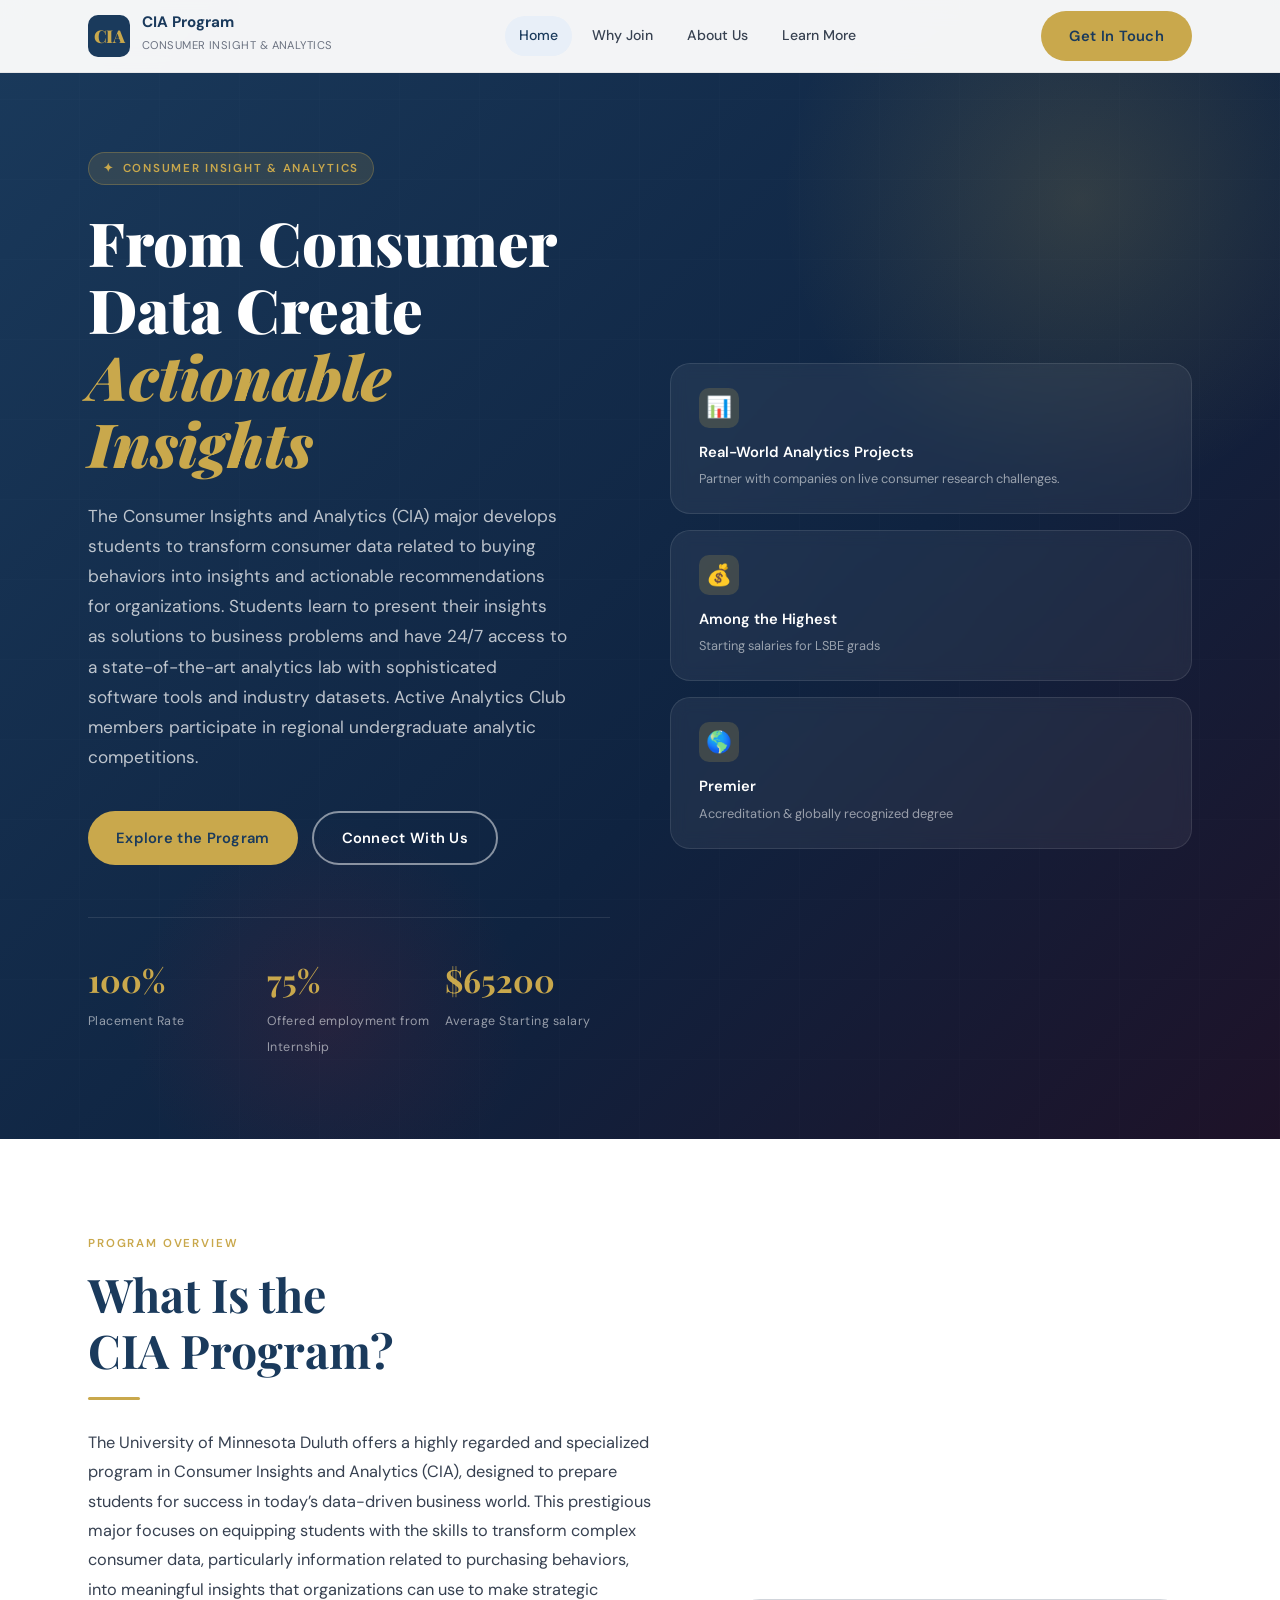
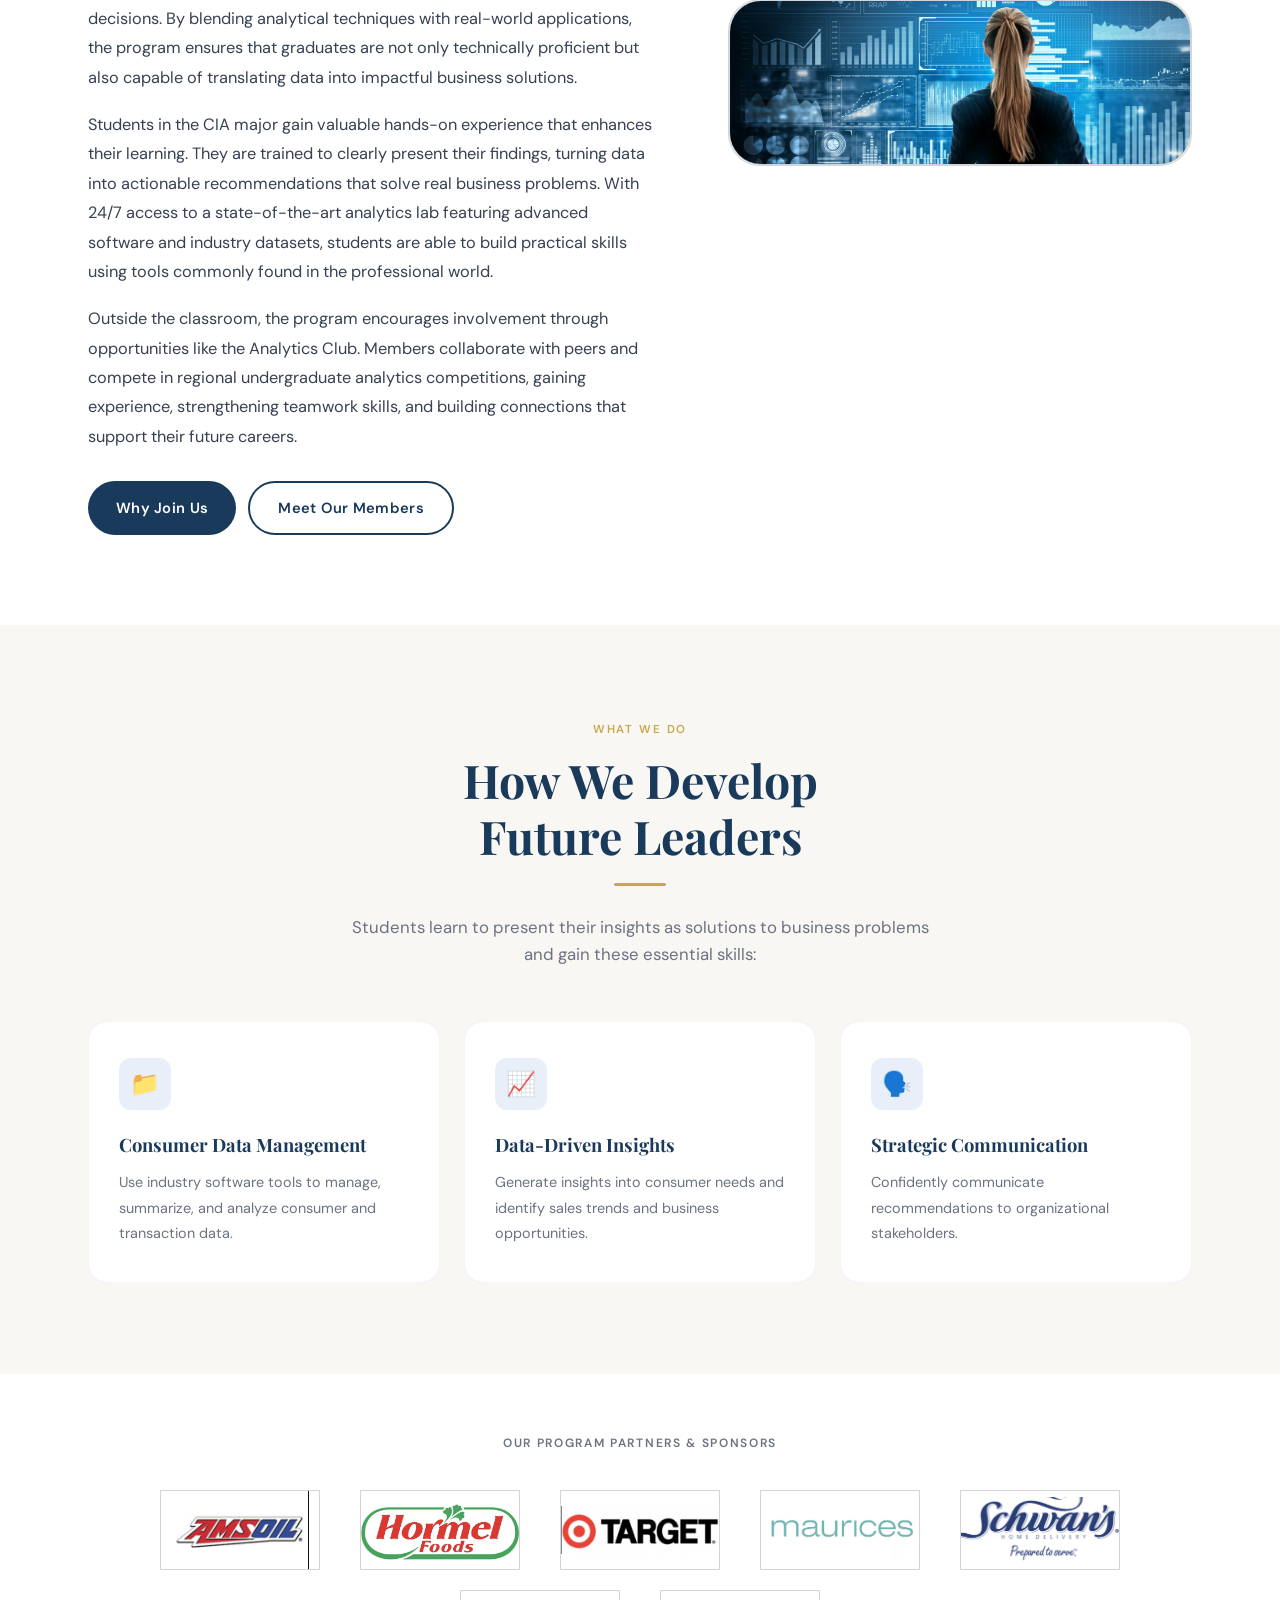
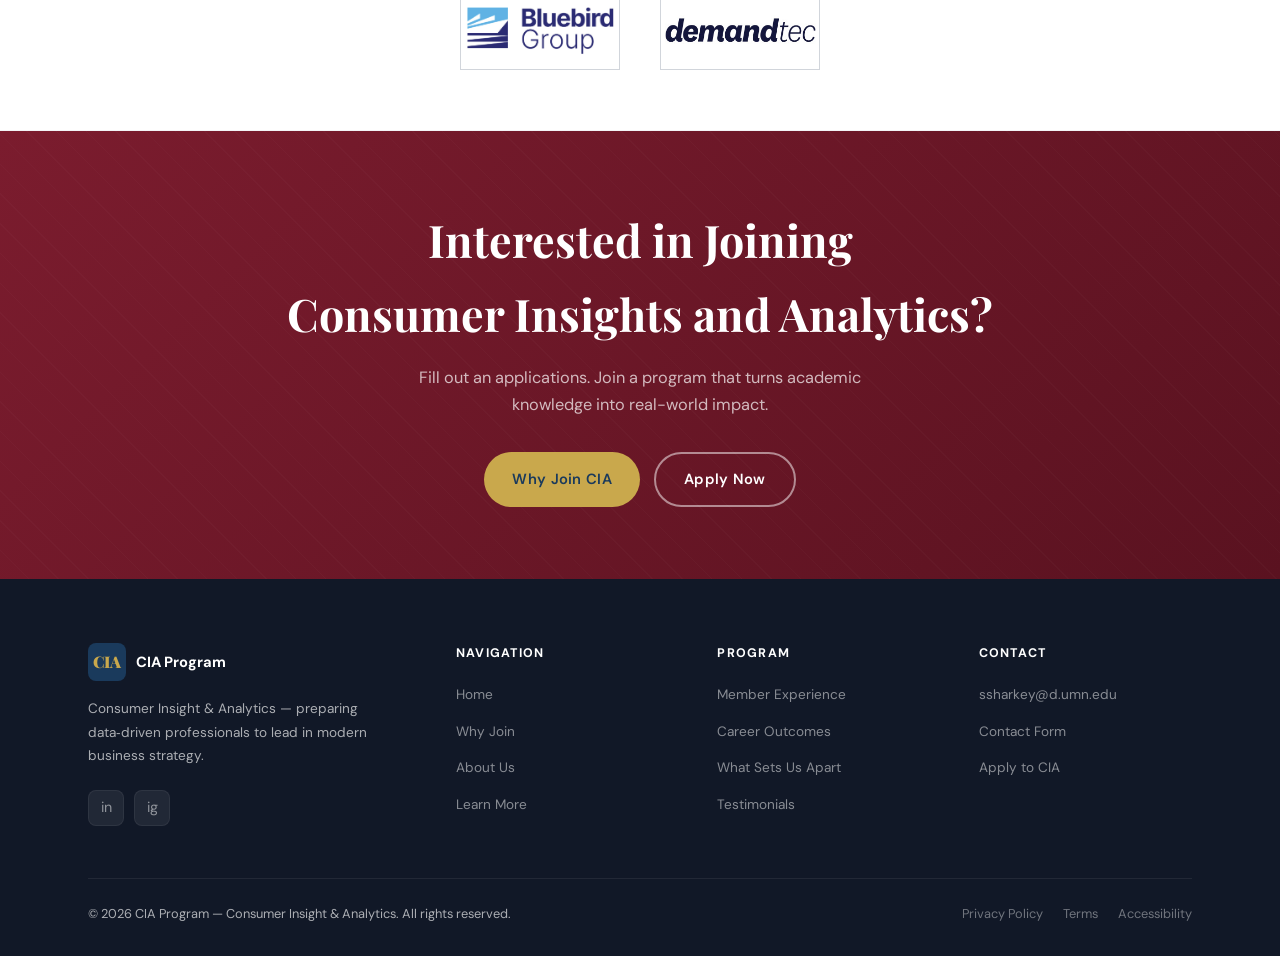
==== CIA website template/index.html @ 6a40ae84 "Upload 1" ====
<!DOCTYPE html>
<html lang="en">
<head>
  <meta charset="UTF-8" />
  <meta name="viewport" content="width=device-width, initial-scale=1.0" />
  <title>CIA Program — Consumer Insight & Analytics</title>
  <meta name="description" content="The Consumer Insight & Analytics program — where data-driven thinkers launch careers in market research, consumer behavior, and analytics." />
  <link rel="stylesheet" href="styles.css" />
</head>
<body>

  <!-- ==================== NAVBAR ==================== -->
  <nav class="navbar">
    <div class="navbar__inner">
      <a href="index.html" class="navbar__brand">
        <div class="navbar__logo"><span>CIA</span></div>
        <div class="navbar__brand-text">
          <strong>CIA Program</strong>
          <em>Consumer Insight & Analytics</em>
        </div>
      </a>

      <div class="navbar__links">
        <a href="index.html" class="active">Home</a>
        <a href="why-join.html">Why Join</a>
        <a href="about-us.html">About Us</a>
        <a href="learn-more.html">Learn More</a>
      </div>

      <div class="navbar__cta">
        <a href="learn-more.html" class="btn btn--primary">Get In Touch</a>
      </div>

      <button class="navbar__hamburger" aria-label="Open menu">
        <span></span><span></span><span></span>
      </button>
    </div>
  </nav>

  <!-- Mobile Menu -->
  <div class="mobile-menu">
    <button class="mobile-menu__close" aria-label="Close menu">✕</button>
    <nav class="mobile-menu__links">
      <a href="index.html">Home <span class="arrow">→</span></a>
      <a href="why-join.html">Why Join <span class="arrow">→</span></a>
      <a href="about-us.html">About Us <span class="arrow">→</span></a>
      <a href="learn-more.html">Learn More <span class="arrow">→</span></a>
    </nav>
    <a href="learn-more.html" class="btn btn--primary" style="justify-content:center;margin-top:24px;">Get In Touch</a>
  </div>

  <!-- ==================== HERO ==================== -->
  <section class="hero">
    <div class="hero__bg-pattern"></div>
    <div class="hero__glow"></div>
    <div class="hero__glow-2"></div>

    <div class="hero__inner">
      <div class="hero__content">
        <div class="hero__eyebrow anim-fade-in">
          <span>✦</span> Consumer Insight & Analytics
        </div>
        <h1 class="hero__title anim-fade-up delay-1">
          From Consumer Data Create<br>
          <em>Actionable Insights</em>
        </h1>
        <p class="hero__description anim-fade-up delay-2">
          The Consumer Insights and Analytics (CIA) major develops students to transform consumer data related to buying 
          behaviors into insights and actionable recommendations for organizations. Students learn to present their insights 
          as solutions to business problems and have 24/7 access to a state-of-the-art analytics lab with sophisticated software 
          tools and industry datasets. Active Analytics Club members participate in regional undergraduate analytic competitions.
        </p>
        <div class="hero__cta anim-fade-up delay-3">
          <a href="why-join.html" class="btn btn--primary">Explore the Program</a>
          <a href="learn-more.html" class="btn btn--outline">Connect With Us</a>
        </div>

        <div class="hero__stats anim-fade-up delay-4">
          <div>
            <span class="hero__stat-value" data-target="100" data-suffix="%">0%</span>
            <span class="hero__stat-label">Placement Rate</span>
          </div>
          <div>
            <span class="hero__stat-value" data-target="75" data-suffix="%">0+</span>
            <span class="hero__stat-label">Offered employment from Internship</span>
          </div>
          <div>
            <span class="hero__stat-value" data-target="65211" data-prefix="$">0+</span>
            <span class="hero__stat-label">Average Starting salary </span>
          </div>
        </div>
      </div>

      <div class="hero__visual anim-fade-in delay-2">
        <div class="hero__card">
          <div class="hero__card-icon">📊</div>
          <div class="hero__card-title">Real-World Analytics Projects</div>
          <div class="hero__card-desc">Partner with companies on live consumer research challenges.</div>
        </div>
        <div class="hero__card">
          <div class="hero__card-icon">💰</div>
          <div class="hero__card-title">Among the Highest</div>
          <div class="hero__card-desc">Starting salaries for LSBE grads</div>
        </div>
        <div class="hero__card">
          <div class="hero__card-icon">🌎</div>
          <div class="hero__card-title">Premier</div>
          <div class="hero__card-desc">Accreditation & globally recognized degree</div>
        </div>
      </div>
    </div>
  </section>

  <!-- ==================== OVERVIEW ==================== -->
  <section class="section" id="overview">
    <div class="container">
      <div class="overview-grid">
        <div class="overview-content">
          <span class="section-label">Program Overview</span>
          <h2 class="section-title">What Is the<br>CIA Program?</h2>
          <div class="divider-gold"></div>

          <!-- ✏️ EDIT: Add your overview description below -->
          <p>
            The University of Minnesota Duluth offers a highly regarded and specialized program in Consumer 
            Insights and Analytics (CIA), designed to prepare students for success in today’s data-driven business 
            world. This prestigious major focuses on equipping students with the skills
             to transform complex consumer data, particularly information related to purchasing behaviors, into meaningful 
             insights that organizations can use to make strategic decisions. By blending analytical techniques with real-world 
             applications, the program ensures that graduates are not only technically proficient but also capable of translating 
             data into impactful business solutions.
          </p>
          <p>
            Students in the CIA major gain valuable hands-on experience that enhances their learning. They are 
            trained to clearly present their findings, turning data into actionable recommendations that solve real business problems.
             With 24/7 access to a state-of-the-art analytics lab featuring advanced software and industry datasets, students 
             are able to build practical skills using tools commonly found in the professional world.
          </p>
          <p>
            Outside the classroom, the program encourages involvement through opportunities like the Analytics Club. Members collaborate
             with peers and compete in regional undergraduate analytics competitions, gaining experience, strengthening teamwork skills, 
             and building connections that support their future careers.
          </p>
          <!-- ✏️ END EDIT -->

          <div style="display:flex;gap:12px;flex-wrap:wrap;margin-top:30px;">
            <a href="why-join.html" class="btn btn--blue">Why Join Us</a>
            <a href="about-us.html" class="btn btn--outline" style="color:var(--blue);border-color:var(--blue);">Meet Our Members</a>
          </div>
        </div>

        <div class="overview-visual reveal">
          <!-- ✏️ EDIT: Replace with a real <img> tag or keep as a placeholder -->
          <div class="overview-visual">
          <img src="pictures/cia_major-mainphoto.jpg" alt="Program photo" class="overview-photo">
          </div>

          <!-- ✏️ EXAMPLE: <img src="images/program-photo.jpg" alt="CIA Program team" style="width:100%;height:100%;object-fit:cover;"> -->
        </div>
      </div>
    </div>
  </section>

  <!-- ==================== WHAT WE DO ==================== -->
  <section class="section section--alt" id="what-we-do">
    <div class="container">
      <div class="text-center">
        <span class="section-label">What We Do</span>
        <h2 class="section-title">How We Develop<br>Future Leaders</h2>
        <div class="divider-gold"></div>
        <p class="section-subtitle">
          Students learn to present their insights as solutions to business problems and gain these essential skills:
        </p>
      </div>

      <div class="what-we-do-grid">

        <!-- ✏️ EDIT: Customize these cards to reflect your program's activities -->
        <div class="wwd-card reveal">
          <div class="wwd-card__icon">📁</div>
          <div class="wwd-card__title">Consumer Data Management</div>
          <p class="wwd-card__desc">Use industry software tools to manage, summarize, and analyze consumer and transaction data.</p>
        </div>

        <div class="wwd-card reveal">
          <div class="wwd-card__icon">📈</div>
          <div class="wwd-card__title">Data-Driven Insights</div>
          <p class="wwd-card__desc">Generate insights into consumer needs and identify sales trends and business opportunities.</p>
        </div>

        <div class="wwd-card reveal">
          <div class="wwd-card__icon">🗣️</div>
          <div class="wwd-card__title">Strategic Communication</div>
          <p class="wwd-card__desc">Confidently communicate recommendations to organizational stakeholders.</p>
        </div>

        
        <!-- ✏️ END EDIT -->

      </div>
    </div>
  </section>

  <!-- ==================== PARTNERS ==================== -->
  <section class="partners-section" id="partners">
  <div class="container">
    <p class="partners-label">Our Program Partners & Sponsors</p>

    <div class="partners-logos">

      <!-- Example: Amsoil logo with link -->
      <a href="https://www.amsoil.com/?srsltid=AfmBOooL5M9HdWwQVq8UnveUp3FbT0_DglrZwzE0ST9IAHPXpHMKC9Gk" target="_blank" class="partner-logo">
        <img src="pictures/Amsoil.jpg" alt="Amsoil" >
      </a>

      <!-- Example: Hormel -->
      <a href="https://www.hormelfoods.com" target="_blank" class="partner-logo">
        <img src="pictures/Hormel-foods-logo.jpg" alt="Hormel">
      </a>

      <!-- Example: Target -->
      <a href="https://www.target.com" target="_blank" class="partner-logo" >
        <img src="pictures/Target-logo.jpg" alt="Target">
      </a>

      <!-- Example: Maurices -->
      <a href="https://www.maurices.com/?camp=SEM%7CGOOG%7CMAU%7CCNV%7Ctin_mau_sem_gg_cvr_br_us_core%7Ctin_mau_sem_gg_cvr_br_us_core%7C%7C731255516566%7C13656225599%7C%7C%7C%7C%7C&gclsrc=aw.ds&&camp=SEM%7CACQ%7CGOOG%7CBRAND%7CSITEWIDEtin_mau_sem_gg_cvr_br_us_core%7C%7Cmaurices%7C13656225599%7C731255516566%7C&gad_source=1&gad_campaignid=13656225599&gbraid=0AAAAAD1p5DwjvCb8qOFuecidPfmR851dJ&gclid=CjwKCAjwhe3OBhABEiwA6392zCimxu4JyMoHtMP3OZbcZNh_xdyKzUB8Op50z3c7cgUFv-CEN05xJBoCEgMQAvD_BwE" target="_blank" class="partner-logo" >
        <img src="pictures/maurices-logo.jpg" alt="Maurices" >
      </a>

      <!-- Example: Schwan's -->
      <a href="https://www.schwanscompany.com" target="_blank" class="partner-logo" >
        <img src="pictures/Schwans-logo.jpg" alt="Schwan's Food Company" >
      </a>

      <!-- Example: The Bluebird Group -->
      <a href="https://thebluebirdgrp.com" target="_blank" class="partner-logo">
        <img src="pictures/Bluebird-logo.jpg" alt="The Bluebird Group">
      </a>

      <!-- Example: IBM DemandTec -->
      <a href="https://www.demandtec.com" target="_blank" class="partner-logo">
        <img src="pictures/demandtec-logo.jpg" alt="IBM DemandTec">
      </a>

    </div>
  </div>
</section>


  <!-- ==================== CTA BANNER ==================== -->
  <div class="cta-banner">
    <div class="container cta-banner__inner">
      <h2 class="cta-banner__title">Interested in Joining<br> Consumer Insights and Analytics?</h2>
      <p class="cta-banner__desc">Fill out an applications. Join a program that turns academic knowledge into real-world impact.</p>
      <div class="cta-banner__buttons">
        <a href="why-join.html" class="btn btn--primary">Why Join CIA</a>
        <a href="learn-more.html" class="btn btn--outline">Apply Now</a>
      </div>
    </div>
  </div>

  <!-- ==================== FOOTER ==================== -->
  <footer>
    <div class="container">
      <div class="footer__grid">
        <div class="footer__brand">
          <div class="footer__brand-logo">
            <div class="footer__logo-box"><span>CIA</span></div>
            <span class="footer__brand-name">CIA Program</span>
          </div>
          <p class="footer__desc">Consumer Insight & Analytics — preparing data‑driven professionals to lead in modern business strategy.</p>
          <div class="footer__social">
            <!-- ✏️ EDIT: Add your real social links -->
            <a href="https://www.linkedin.com/company/umd-lsbe-consumer-insights-analytics-program/" class="footer__social-link" aria-label="LinkedIn">in</a>
            <a href="https://www.instagram.com/umd.cia?igsh=dnlsdWxkMHJjNHl6" class="footer__social-link" aria-label="Instagram">ig</a>
            
          </div>
        </div>

        <div>
          <p class="footer__col-title">Navigation</p>
          <ul class="footer__links">
            <li><a href="index.html">Home</a></li>
            <li><a href="why-join.html">Why Join</a></li>
            <li><a href="about-us.html">About Us</a></li>
            <li><a href="learn-more.html">Learn More</a></li>
          </ul>
        </div>

        <div>
          <p class="footer__col-title">Program</p>
          <ul class="footer__links">
            <li><a href="why-join.html#experience">Member Experience</a></li>
            <li><a href="why-join.html#careers">Career Outcomes</a></li>
            <li><a href="why-join.html#differentiators">What Sets Us Apart</a></li>
            <li><a href="about-us.html#testimonials">Testimonials</a></li>
          </ul>
        </div>

        <div>
          <p class="footer__col-title">Contact</p>
          <ul class="footer__links">
            <!-- ✏️ EDIT: Add your real contact info -->
            <li><a href="mailto:ssharkey@d.umn.edu">ssharkey@d.umn.edu</a></li>
            <li><a href="https://docs.google.com/forms/d/e/1FAIpQLSdGFlZ5Pct2spmpvlr7gshom8lepN28_VdP9M4eAioVBNWOsg/viewform">Contact Form</a></li>
            <li><a href="https://airtable.com/appk1wGoTo8u8Ymv8/shr4JFSOpzt0p0oyA">Apply to CIA</a></li>
            
          </ul>
        </div>
      </div>

      <div class="footer__bottom">
        <p>© <span id="year"></span> CIA Program — Consumer Insight & Analytics. All rights reserved.</p>
        <div class="footer__bottom-links">
          <a href="#">Privacy Policy</a>
          <a href="#">Terms</a>
          <a href="#">Accessibility</a>
        </div>
      </div>
    </div>
  </footer>

  <script src="main.js"></script>
  <script>document.getElementById('year').textContent = new Date().getFullYear();</script>
</body>
</html>
---- CIA website template/styles.css ----
/* ============================================
   CIA PROGRAM — CONSUMER INSIGHT & ANALYTICS
   styles.css
   ============================================ */

@import url('https://fonts.googleapis.com/css2?family=Playfair+Display:wght@400;600;700;900&family=DM+Sans:wght@300;400;500;600&display=swap');

/* --- CSS Variables --- */
:root {
  --blue:       #1A3A5C;
  --blue-mid:   #2155A3;
  --blue-light: #E8EFF8;
  --gold:       #C9A84C;
  --gold-light: #F5E9C8;
  --gold-pale:  #FDF8EC;
  --maroon:     #7B1C2E;
  --maroon-light: #F5E6E9;
  --white:      #FFFFFF;
  --off-white:  #F9F7F4;
  --gray-100:   #F3F4F6;
  --gray-300:   #D1D5DB;
  --gray-500:   #6B7280;
  --gray-700:   #374151;
  --gray-900:   #111827;

  --font-display: 'Playfair Display', Georgia, serif;
  --font-body:    'DM Sans', sans-serif;

  --shadow-sm: 0 1px 4px rgba(0,0,0,0.06);
  --shadow-md: 0 4px 20px rgba(0,0,0,0.09);
  --shadow-lg: 0 12px 40px rgba(0,0,0,0.12);

  --radius-sm: 6px;
  --radius-md: 12px;
  --radius-lg: 20px;
  --radius-xl: 32px;

  --transition: 0.28s cubic-bezier(0.4, 0, 0.2, 1);
}

/* --- Reset & Base --- */
*, *::before, *::after { box-sizing: border-box; margin: 0; padding: 0; }

html { scroll-behavior: smooth; font-size: 16px; }

body {
  font-family: var(--font-body);
  color: var(--gray-900);
  background: var(--white);
  line-height: 1.65;
  -webkit-font-smoothing: antialiased;
}

img { max-width: 100%; display: block; }
a  { text-decoration: none; color: inherit; }
ul { list-style: none; }

/* --- Utility --- */
.container {
  max-width: 1160px;
  margin: 0 auto;
  padding: 0 28px;
}

.section { padding: 90px 0; }
.section--alt { background: var(--off-white); }
.section--blue { background: var(--blue); color: var(--white); }
.section--gold-pale { background: var(--gold-pale); }

.section-label {
  display: inline-block;
  font-size: 0.72rem;
  font-weight: 600;
  letter-spacing: 0.16em;
  text-transform: uppercase;
  color: var(--gold);
  margin-bottom: 14px;
}
.section--blue .section-label { color: var(--gold); }

.section-title {
  font-family: var(--font-display);
  font-size: clamp(2rem, 4vw, 2.9rem);
  font-weight: 700;
  line-height: 1.2;
  color: var(--blue);
  margin-bottom: 18px;
}
.section--blue .section-title { color: var(--white); }

.section-subtitle {
  font-size: 1.05rem;
  color: var(--gray-500);
  max-width: 580px;
  margin-bottom: 52px;
}
.section--blue .section-subtitle { color: rgba(255,255,255,0.72); }

.text-center { text-align: center; }
.text-center .section-subtitle { margin-left: auto; margin-right: auto; }

.divider-gold {
  width: 52px; height: 3px;
  background: var(--gold);
  border-radius: 2px;
  margin: 18px 0 28px;
}
.text-center .divider-gold { margin-left: auto; margin-right: auto; }

/* --- Buttons --- */
.btn {
  display: inline-flex;
  align-items: center;
  gap: 8px;
  font-family: var(--font-body);
  font-size: 0.92rem;
  font-weight: 600;
  letter-spacing: 0.02em;
  padding: 13px 28px;
  border-radius: 50px;
  border: none;
  cursor: pointer;
  transition: var(--transition);
  white-space: nowrap;
}

.btn--primary {
  background: var(--gold);
  color: var(--blue);
}
.btn--primary:hover {
  background: #b8943e;
  transform: translateY(-2px);
  box-shadow: 0 6px 20px rgba(201,168,76,0.38);
}

.btn--outline {
  background: transparent;
  color: var(--white);
  border: 2px solid rgba(255,255,255,0.5);
}
.btn--outline:hover {
  background: rgba(255,255,255,0.12);
  border-color: var(--white);
  transform: translateY(-2px);
}

.btn--blue {
  background: var(--blue);
  color: var(--white);
}
.btn--blue:hover {
  background: var(--blue-mid);
  transform: translateY(-2px);
  box-shadow: 0 6px 20px rgba(26,58,92,0.3);
}

.btn--maroon {
  background: var(--maroon);
  color: var(--white);
}
.btn--maroon:hover {
  background: #9b2338;
  transform: translateY(-2px);
  box-shadow: 0 6px 20px rgba(123,28,46,0.3);
}

/* ============================================
   NAVIGATION
   ============================================ */
.navbar {
  position: fixed;
  top: 0; left: 0; right: 0;
  z-index: 1000;
  background: rgba(255,255,255,0.95);
  backdrop-filter: blur(12px);
  -webkit-backdrop-filter: blur(12px);
  border-bottom: 1px solid rgba(0,0,0,0.06);
  transition: var(--transition);
}

.navbar.scrolled {
  box-shadow: 0 2px 20px rgba(0,0,0,0.08);
}

.navbar__inner {
  display: flex;
  align-items: center;
  justify-content: space-between;
  height: 72px;
  max-width: 1160px;
  margin: 0 auto;
  padding: 0 28px;
}

.navbar__brand {
  display: flex;
  align-items: center;
  gap: 12px;
}

.navbar__logo {
  width: 42px; height: 42px;
  background: var(--blue);
  border-radius: 10px;
  display: flex;
  align-items: center;
  justify-content: center;
  flex-shrink: 0;
}

.navbar__logo span {
  font-family: var(--font-display);
  font-weight: 900;
  font-size: 1.1rem;
  color: var(--gold);
  letter-spacing: -0.02em;
}

.navbar__brand-text strong {
  display: block;
  font-size: 0.95rem;
  font-weight: 700;
  color: var(--blue);
  line-height: 1.1;
}

.navbar__brand-text em {
  font-style: normal;
  font-size: 0.7rem;
  font-weight: 400;
  color: var(--gray-500);
  letter-spacing: 0.04em;
  text-transform: uppercase;
}

.navbar__links {
  display: flex;
  align-items: center;
  gap: 6px;
}

.navbar__links a {
  font-size: 0.88rem;
  font-weight: 500;
  color: var(--gray-700);
  padding: 8px 14px;
  border-radius: 50px;
  transition: var(--transition);
}

.navbar__links a:hover,
.navbar__links a.active {
  color: var(--blue);
  background: var(--blue-light);
}

.navbar__cta {
  display: flex;
  align-items: center;
  gap: 10px;
}

.navbar__hamburger {
  display: none;
  flex-direction: column;
  gap: 5px;
  cursor: pointer;
  padding: 8px;
  border: none;
  background: none;
}

.navbar__hamburger span {
  display: block;
  width: 22px; height: 2px;
  background: var(--blue);
  border-radius: 2px;
  transition: var(--transition);
}

/* ============================================
   HERO
   ============================================ */
.hero {
  padding-top: 72px;
  min-height: 100vh;
  display: flex;
  align-items: center;
  position: relative;
  overflow: hidden;
  background: linear-gradient(135deg, var(--blue) 0%, #0f2340 60%, #1e1228 100%);
}

.hero__bg-pattern {
  position: absolute;
  inset: 0;
  pointer-events: none;
  opacity: 0.05;
  background-image:
    repeating-linear-gradient(0deg, transparent, transparent 79px, rgba(255,255,255,0.4) 80px),
    repeating-linear-gradient(90deg, transparent, transparent 79px, rgba(255,255,255,0.4) 80px);
}

.hero__glow {
  position: absolute;
  width: 600px; height: 600px;
  border-radius: 50%;
  pointer-events: none;
  top: -100px; right: -100px;
  background: radial-gradient(circle, rgba(201,168,76,0.18) 0%, transparent 70%);
}

.hero__glow-2 {
  position: absolute;
  width: 400px; height: 400px;
  border-radius: 50%;
  pointer-events: none;
  bottom: -80px; left: 10%;
  background: radial-gradient(circle, rgba(123,28,46,0.2) 0%, transparent 70%);
}

.hero__inner {
  position: relative;
  display: grid;
  grid-template-columns: 1fr 1fr;
  gap: 60px;
  align-items: center;
  max-width: 1160px;
  margin: 0 auto;
  padding: 80px 28px;
  width: 100%;
}

.hero__eyebrow {
  display: inline-flex;
  align-items: center;
  gap: 8px;
  background: rgba(201,168,76,0.15);
  border: 1px solid rgba(201,168,76,0.3);
  color: var(--gold);
  font-size: 0.72rem;
  font-weight: 600;
  letter-spacing: 0.15em;
  text-transform: uppercase;
  padding: 6px 14px;
  border-radius: 50px;
  margin-bottom: 24px;
}

.hero__title {
  font-family: var(--font-display);
  font-size: clamp(2.4rem, 5vw, 3.8rem);
  font-weight: 900;
  color: var(--white);
  line-height: 1.1;
  margin-bottom: 24px;
}

.hero__title em {
  font-style: italic;
  color: var(--gold);
}

.hero__description {
  font-size: 1.08rem;
  color: rgba(255,255,255,0.72);
  max-width: 480px;
  margin-bottom: 38px;
  line-height: 1.75;
}

.hero__cta {
  display: flex;
  gap: 14px;
  flex-wrap: wrap;
}

.hero__stats {
  display: grid;
  grid-template-columns: repeat(3, 1fr);
  gap: 14px;
  margin-top: 52px;
  padding-top: 36px;
  border-top: 1px solid rgba(255,255,255,0.1);
}

.hero__stat-value {
  font-family: var(--font-display);
  font-size: 2rem;
  font-weight: 700;
  color: var(--gold);
  display: block;
}

.hero__stat-label {
  font-size: 0.78rem;
  color: rgba(255,255,255,0.55);
  letter-spacing: 0.04em;
  margin-top: 2px;
}

.hero__visual {
  display: flex;
  flex-direction: column;
  gap: 16px;
}

.hero__card {
  background: rgba(255,255,255,0.06);
  border: 1px solid rgba(255,255,255,0.1);
  border-radius: var(--radius-lg);
  padding: 24px 28px;
  backdrop-filter: blur(8px);
  transition: var(--transition);
}

.hero__card:hover {
  background: rgba(255,255,255,0.1);
  transform: translateX(-6px);
}

.hero__card-icon {
  width: 40px; height: 40px;
  background: rgba(201,168,76,0.2);
  border-radius: 10px;
  display: flex;
  align-items: center;
  justify-content: center;
  font-size: 1.3rem;
  margin-bottom: 12px;
}

.hero__card-title {
  font-size: 0.92rem;
  font-weight: 600;
  color: var(--white);
  margin-bottom: 4px;
}

.hero__card-desc {
  font-size: 0.8rem;
  color: rgba(255,255,255,0.55);
}

/* ============================================
   OVERVIEW
   ============================================ */
.overview-grid {
  display: grid;
  grid-template-columns: 1.1fr 0.9fr;
  gap: 72px;
  align-items: center;
}

.overview-content p {
  font-size: 1.02rem;
  color: var(--gray-700);
  margin-bottom: 18px;
  line-height: 1.8;
}

/* Overview image placeholder */
.overview-visual {
  background: linear-gradient(135deg, var(--blue-light) 0%, var(--gold-light) 100%);
  border-radius: var(--radius-xl);
  height: auto;
  position: relative;
  overflow: hidden;
  display: flex;
  align-items: center;
  justify-content: center;
  border: 1px solid var(--gray-300);
}
.overview-photo {
  width: 100%;
  height: 100%;
  object-fit: cover;

}
.overview-visual img.overview-photo {
  width: 100%;
  height: 100%;
  object-fit: cover;
  display: block;
}




.overview-visual__placeholder span { font-size: 3rem; display: block; margin-bottom: 10px; }
.overview-visual__placeholder p { font-size: 0.85rem; font-weight: 500; }

/* ============================================
   WHAT THEY DO
   ============================================ */
.what-we-do-grid {
  display: grid;
  grid-template-columns: repeat(3, 1fr);
  gap: 24px;
}

.wwd-card {
  background: var(--white);
  border: 1px solid var(--gray-100);
  border-radius: var(--radius-lg);
  padding: 36px 30px;
  transition: var(--transition);
  position: relative;
  overflow: hidden;
}

.wwd-card::before {
  content: '';
  position: absolute;
  top: 0; left: 0; right: 0;
  height: 3px;
  background: linear-gradient(90deg, var(--blue), var(--gold));
  opacity: 0;
  transition: var(--transition);
}

.wwd-card:hover {
  transform: translateY(-6px);
  box-shadow: var(--shadow-lg);
}

.wwd-card:hover::before { opacity: 1; }

.wwd-card__icon {
  width: 52px; height: 52px;
  background: var(--blue-light);
  border-radius: 12px;
  display: flex;
  align-items: center;
  justify-content: center;
  font-size: 1.5rem;
  margin-bottom: 20px;
}

.wwd-card__title {
  font-family: var(--font-display);
  font-size: 1.15rem;
  font-weight: 700;
  color: var(--blue);
  margin-bottom: 10px;
}

.wwd-card__desc {
  font-size: 0.9rem;
  color: var(--gray-500);
  line-height: 1.75;
}

/* ============================================
   PARTNERS
   ============================================ */
.partners-section {
  padding: 60px 0;
  border-top: 1px solid var(--gray-100);
  border-bottom: 1px solid var(--gray-100);
}

.partners-label {
  text-align: center;
  font-size: 0.75rem;
  font-weight: 600;
  letter-spacing: 0.14em;
  text-transform: uppercase;
  color: var(--gray-500);
  margin-bottom: 36px;
}

.partners-logos {
  display: flex;
  flex-wrap: wrap;
  justify-content: center;
  align-items: center;
  gap: 20px 40px;
}

.partner-logo {
  padding: 0;
  width: 160px;
  height: 80px;
  display: flex;
  align-items: center;
  justify-content: center;
  border: 1px solid var(--gray-300);
  overflow: hidden;
  
}

.partner-logo img {
  width: 100%;
  height: 100%;
  object-fit: contain;
}




.partner-logo:hover {
  border-color: var(--blue-light);
  color: var(--blue);
  transform: translateY(-2px);
}

/* ============================================
   WHY JOIN — EXPERIENCE
   ============================================ */
.experience-list {
  display: grid;
  grid-template-columns: repeat(2, 1fr);
  gap: 20px;
  margin-top: 0;
}

.exp-item {
  display: flex;
  gap: 18px;
  background: var(--blue-mid);
  border: 1px solid var(--gray-100);
  border-radius: var(--radius-md);
  padding: 24px 22px;
  align-items: flex-start;
  transition: var(--transition);
}

.exp-item:hover {
  box-shadow: var(--shadow-md);
  border-color: rgba(33,85,163,0.2);

}



.exp-item__icon {
  width: 44px; height: 44px;
  border-radius: 10px;
  display: flex;
  align-items: center;
  justify-content: center;
  font-size: 1.25rem;
  flex-shrink: 0;
  background: var(--blue-light);
}

.exp-item__title {
  font-size: 0.96rem;
  font-weight: 600;
  color: var(--blue);
  margin-bottom: 5px;
}

.exp-item__desc {
  font-size: 0.85rem;
  color: var(--gray-500);
  line-height: 1.65;
}

/* ============================================
   CAREER / GRAD OUTCOMES
   ============================================ */
.outcomes-grid {
  display: grid;
  grid-template-columns: repeat(4, 1fr);
  gap: 2px;
  border-radius: var(--radius-lg);
  overflow: hidden;
  background: var(--gray-300);
  box-shadow: var(--shadow-md);
}

.outcome-cell {
  background: var(--white);
  padding: 40px 30px;
  text-align: center;
  transition: var(--transition);
}

.outcome-cell:hover { background: var(--blue-light); }

.outcome-cell__value {
  font-family: var(--font-display);
  font-size: 2.4rem;
  font-weight: 900;
  color: var(--blue);
  display: block;
  line-height: 1;
}

.outcome-cell__accent {
  color: var(--gold);
}

.outcome-cell__label {
  font-size: 0.82rem;
  color: var(--gray-500);
  margin-top: 8px;
  font-weight: 500;
}

.career-list {
  display: grid;
  grid-template-columns: repeat(3, 1fr);
  gap: 16px;
  margin-top: 48px;
}

.career-pill {
  background: var(--white);
  border: 1px solid var(--gray-100);
  border-left: 3px solid var(--maroon);
  border-radius: var(--radius-sm);
  padding: 16px 20px;
  font-size: 0.88rem;
  font-weight: 500;
  color: var(--gray-700);
  transition: var(--transition);
}

.career-pill:hover {
  background: var(--maroon-light);
  color: var(--maroon);
  border-left-color: var(--maroon);
  transform: translateX(4px);
}

/* ============================================
   DIFFERENTIATORS
   ============================================ */
.diff-grid {
  display: grid;
  grid-template-columns: repeat(3, 1fr);
  gap: 28px;
}

.diff-card {
  background: var(--white);
  border-radius: var(--radius-lg);
  padding: 40px 30px;
  text-align: center;
  box-shadow: var(--shadow-sm);
  border: 1px solid var(--gray-100);
  transition: var(--transition);
  position: relative;
}

.diff-card:hover {
  transform: translateY(-8px);
  box-shadow: var(--shadow-lg);
}

.diff-card--featured {
  background: var(--blue);
  border-color: var(--blue);
  color: var(--white);
}

.diff-card--featured .diff-card__title { color: var(--white); }
.diff-card--featured .diff-card__desc { color: rgba(255,255,255,0.7); }

.diff-badge {
  position: absolute;
  top: -12px; left: 50%; transform: translateX(-50%);
  background: var(--gold);
  color: var(--blue);
  font-size: 0.68rem;
  font-weight: 700;
  letter-spacing: 0.1em;
  text-transform: uppercase;
  padding: 4px 14px;
  border-radius: 50px;
}

.diff-card__number {
  font-family: var(--font-display);
  font-size: 3rem;
  font-weight: 900;
  color: var(--blue-light);
  opacity: 0.3;
  line-height: 1;
  margin-bottom: 6px;
}

.diff-card--featured .diff-card__number { color: rgba(131, 131, 136, 0.865); opacity: 1; }

.diff-card__icon {
  font-size: 2rem;
  margin-bottom: 16px;
}

.diff-card__title {
  font-family: var(--font-display);
  font-size: 1.2rem;
  font-weight: 700;
  color: var(--blue);
  margin-bottom: 12px;
}

.diff-card__desc {
  font-size: 0.88rem;
  color: var(--gray-500);
  line-height: 1.75;
}

/* ============================================
   TESTIMONIALS
   ============================================ */
.testimonials-grid {
  display: grid;
  grid-template-columns: repeat(3, 1fr);
  gap: 24px;
}

.testimonial-card {
  background: var(--white);
  border-radius: var(--radius-lg);
  padding: 34px 30px;
  border: 1px solid var(--gray-100);
  box-shadow: var(--shadow-sm);
  transition: var(--transition);
  display: flex;
  flex-direction: column;
}

.testimonial-card:hover {
  transform: translateY(-4px);
  box-shadow: var(--shadow-lg);
}

.testimonial-card--featured {
  background: var(--blue);
  border-color: var(--blue);
}

.testimonial-card--featured .testimonial-text { color: rgba(255,255,255,0.85); }
.testimonial-card--featured .testimonial-name { color: var(--white); }
.testimonial-card--featured .testimonial-role { color: rgba(255,255,255,0.55); }
.testimonial-card--featured .quote-mark { color: rgba(255,255,255,0.15); }

.quote-mark {
  font-family: var(--font-display);
  font-size: 4.5rem;
  line-height: 1;
  color: var(--gold-light);
  margin-bottom: -20px;
}

.testimonial-text {
  font-size: 0.92rem;
  color: var(--gray-700);
  line-height: 1.8;
  margin-bottom: 24px;
  flex: 1;
}

.testimonial-footer {
  display: flex;
  align-items: center;
  gap: 14px;
}

.testimonial-avatar {
  width: 44px; height: 44px;
  border-radius: 50%;
  background: linear-gradient(135deg, var(--blue-light), var(--gold-light));
  display: flex;
  align-items: center;
  justify-content: center;
  font-weight: 700;
  font-size: 0.9rem;
  color: var(--blue);
  flex-shrink: 0;
  border: 2px solid var(--gray-300);
}

.testimonial-card--featured .testimonial-avatar {
  background: rgba(255,255,255,0.15);
  color: var(--white);
  border-color: rgba(255,255,255,0.2);
}

.testimonial-name {
  font-size: 0.9rem;
  font-weight: 600;
  color: var(--blue);
}

.testimonial-role {
  font-size: 0.78rem;
  color: var(--gray-500);
  margin-top: 2px;
}

/* ============================================
   STUDENT PROFILES
   ============================================ */
.profiles-grid {
  display: grid;
  grid-template-columns: repeat(4, 1fr);
  gap: 22px;
}

.profile-card {
  background: var(--white);
  border-radius: var(--radius-lg);
  overflow: hidden;
  border: 1px solid var(--gray-100);
  box-shadow: var(--shadow-sm);
  transition: var(--transition);
}

.profile-card:hover {
  transform: translateY(-6px);
  box-shadow: var(--shadow-lg);
}

.profile-card__img {
  height: 180px;
  background: linear-gradient(135deg, var(--blue) 0%, var(--blue-mid) 100%);
  display: flex;
  align-items: center;
  justify-content: center;
  font-size: 3rem;
  position: relative;
  overflow: hidden;
}

.profile-card__img::after {
  content: '';
  position: absolute;
  bottom: 0; left: 0; right: 0;
  height: 40%;
  background: linear-gradient(transparent, rgba(0,0,0,0.3));
}

.profile-card__body {
  padding: 20px 20px 24px;
}

.profile-card__name {
  font-family: var(--font-display);
  font-size: 1.05rem;
  font-weight: 700;
  color: var(--blue);
  margin-bottom: 4px;
}

.profile-card__role {
  font-size: 0.78rem;
  font-weight: 600;
  color: var(--gold);
  text-transform: uppercase;
  letter-spacing: 0.07em;
  margin-bottom: 10px;
}

.profile-card__bio {
  font-size: 0.83rem;
  color: var(--gray-500);
  line-height: 1.65;
  margin-bottom: 14px;
}

.profile-tag {
  display: inline-block;
  background: var(--blue-light);
  color: var(--blue);
  font-size: 0.72rem;
  font-weight: 600;
  padding: 3px 10px;
  border-radius: 50px;
  margin: 2px 2px 2px 0;
}

/* ============================================
   CONTACT FORM
   ============================================ */
.contact-grid {
  display: grid;
  grid-template-columns: 1fr 1.1fr;
  gap: 72px;
  align-items: start;
}

.contact-info__item {
  display: flex;
  gap: 16px;
  align-items: flex-start;
  margin-bottom: 28px;
}

.contact-info__icon {
  width: 44px; height: 44px;
  background: var(--blue);
  border-radius: 10px;
  display: flex;
  align-items: center;
  justify-content: center;
  font-size: 1.1rem;
  flex-shrink: 0;
}

.contact-info__label {
  font-size: 0.78rem;
  font-weight: 600;
  text-transform: uppercase;
  letter-spacing: 0.1em;
  color: var(--gray-500);
  margin-bottom: 3px;
}

.contact-info__value {
  font-size: 0.95rem;
  font-weight: 500;
  color: var(--blue);
}

.contact-info__value a {
  color: var(--blue-mid);
  transition: var(--transition);
}
.contact-info__value a:hover { color: var(--maroon); }

.links-section {
  margin-top: 40px;
  padding-top: 32px;
  border-top: 1px solid var(--gray-100);
}

.links-section h3 {
  font-family: var(--font-display);
  font-size: 1.05rem;
  font-weight: 700;
  color: var(--blue);
  margin-bottom: 16px;
}

.quick-links {
  display: flex;
  flex-direction: column;
  gap: 10px;
}

.quick-link {
  display: flex;
  align-items: center;
  gap: 10px;
  font-size: 0.9rem;
  font-weight: 500;
  color: var(--blue-mid);
  padding: 12px 16px;
  border: 1px solid var(--gray-100);
  border-radius: var(--radius-sm);
  transition: var(--transition);
  background: var(--white);
}

.quick-link:hover {
  background: var(--blue-light);
  border-color: rgba(33,85,163,0.2);
  transform: translateX(4px);
}

.quick-link span { flex: 1; }
.quick-link .arrow { color: var(--blue); font-size: 0.8rem; }

/* Form */
.contact-form {
  background: var(--white);
  border: 1px solid var(--gray-100);
  border-radius: var(--radius-xl);
  padding: 44px 40px;
  box-shadow: var(--shadow-md);
}

.form-group { margin-bottom: 20px; }

.form-row {
  display: grid;
  grid-template-columns: 1fr 1fr;
  gap: 16px;
}

.form-group label {
  display: block;
  font-size: 0.82rem;
  font-weight: 600;
  color: var(--blue);
  margin-bottom: 7px;
  letter-spacing: 0.02em;
}

.form-group input,
.form-group select,
.form-group textarea {
  width: 100%;
  font-family: var(--font-body);
  font-size: 0.92rem;
  color: var(--gray-900);
  background: var(--off-white);
  border: 1.5px solid var(--gray-300);
  border-radius: var(--radius-sm);
  padding: 12px 16px;
  outline: none;
  transition: var(--transition);
  appearance: none;
}

.form-group input:focus,
.form-group select:focus,
.form-group textarea:focus {
  border-color: var(--blue-mid);
  background: var(--white);
  box-shadow: 0 0 0 3px rgba(33,85,163,0.1);
}

.form-group textarea {
  resize: vertical;
  min-height: 110px;
}

.form-submit {
  width: 100%;
  justify-content: center;
  font-size: 0.95rem;
  padding: 15px;
  margin-top: 8px;
  letter-spacing: 0.03em;
}

/* ============================================
   PAGE HERO (inner pages)
   ============================================ */
.page-hero {
  padding-top: 72px;
  background: linear-gradient(135deg, var(--blue) 0%, #0f2340 100%);
  padding-bottom: 80px;
  padding-top: calc(72px + 72px);
  position: relative;
  overflow: hidden;
}

.page-hero__bg {
  position: absolute;
  inset: 0;
  background-image:
    repeating-linear-gradient(0deg, transparent, transparent 79px, rgba(255,255,255,0.03) 80px),
    repeating-linear-gradient(90deg, transparent, transparent 79px, rgba(255,255,255,0.03) 80px);
  pointer-events: none;
}

.page-hero__content { position: relative; }

.page-hero__breadcrumb {
  display: flex;
  align-items: center;
  gap: 8px;
  font-size: 0.78rem;
  color: rgba(255,255,255,0.5);
  margin-bottom: 20px;
}

.page-hero__breadcrumb a {
  color: rgba(255,255,255,0.55);
  transition: var(--transition);
}

.page-hero__breadcrumb a:hover { color: var(--gold); }
.page-hero__breadcrumb .sep { color: rgba(255,255,255,0.25); }

.page-hero__title {
  font-family: var(--font-display);
  font-size: clamp(2.2rem, 4.5vw, 3.4rem);
  font-weight: 800;
  color: var(--white);
  line-height: 1.12;
  margin-bottom: 18px;
}

.page-hero__subtitle {
  font-size: 1.05rem;
  color: rgba(255,255,255,0.68);
  max-width: 540px;
  line-height: 1.75;
}

/* ============================================
   CTA BANNER
   ============================================ */
.cta-banner {
  background: linear-gradient(135deg, var(--maroon) 0%, #5a1220 100%);
  padding: 72px 0;
  text-align: center;
  position: relative;
  overflow: hidden;
}

.cta-banner::before {
  content: '';
  position: absolute;
  inset: 0;
  background: repeating-linear-gradient(45deg, transparent, transparent 20px, rgba(255,255,255,0.02) 20px, rgba(255,255,255,0.02) 21px);
}

.cta-banner__inner { position: relative; }

.cta-banner__title {
  font-family: var(--font-display);
  font-size: clamp(1.9rem, 3.5vw, 2.8rem);
  font-weight: 700;
  color: var(--white);
  margin-bottom: 14px;
}

.cta-banner__desc {
  font-size: 1.02rem;
  color: rgba(255,255,255,0.7);
  margin-bottom: 34px;
  max-width: 480px;
  margin-left: auto;
  margin-right: auto;
}

.cta-banner__buttons {
  display: flex;
  justify-content: center;
  gap: 14px;
  flex-wrap: wrap;
}

/* ============================================
   FOOTER
   ============================================ */
footer {
  background: var(--gray-900);
  color: rgba(255,255,255,0.65);
  padding: 64px 0 32px;
}

.footer__grid {
  display: grid;
  grid-template-columns: 1.5fr 1fr 1fr 1fr;
  gap: 48px;
  margin-bottom: 52px;
}

.footer__brand { }

.footer__brand-logo {
  display: flex;
  align-items: center;
  gap: 10px;
  margin-bottom: 16px;
}

.footer__logo-box {
  width: 38px; height: 38px;
  background: var(--blue);
  border-radius: 8px;
  display: flex;
  align-items: center;
  justify-content: center;
}

.footer__logo-box span {
  font-family: var(--font-display);
  font-weight: 900;
  font-size: 1rem;
  color: var(--gold);
}

.footer__brand-name {
  font-size: 0.92rem;
  font-weight: 700;
  color: var(--white);
}

.footer__desc {
  font-size: 0.85rem;
  line-height: 1.75;
  margin-bottom: 22px;
}

.footer__social {
  display: flex;
  gap: 10px;
}

.footer__social-link {
  width: 36px; height: 36px;
  background: rgba(255,255,255,0.07);
  border-radius: 8px;
  display: flex;
  align-items: center;
  justify-content: center;
  font-size: 0.9rem;
  color: rgba(255,255,255,0.5);
  transition: var(--transition);
  border: 1px solid rgba(255,255,255,0.06);
}

.footer__social-link:hover {
  background: var(--blue);
  color: var(--white);
  border-color: var(--blue);
}

.footer__col-title {
  font-size: 0.78rem;
  font-weight: 700;
  text-transform: uppercase;
  letter-spacing: 0.1em;
  color: var(--white);
  margin-bottom: 18px;
}

.footer__links {
  display: flex;
  flex-direction: column;
  gap: 10px;
}

.footer__links a {
  font-size: 0.85rem;
  color: rgba(255,255,255,0.5);
  transition: var(--transition);
}

.footer__links a:hover { color: var(--gold); }

.footer__bottom {
  border-top: 1px solid rgba(255,255,255,0.07);
  padding-top: 24px;
  display: flex;
  justify-content: space-between;
  align-items: center;
  flex-wrap: wrap;
  gap: 12px;
}

.footer__bottom p { font-size: 0.8rem; }

.footer__bottom-links {
  display: flex;
  gap: 20px;
}

.footer__bottom-links a {
  font-size: 0.8rem;
  color: rgba(255,255,255,0.4);
  transition: var(--transition);
}

.footer__bottom-links a:hover { color: var(--white); }

/* ============================================
   ANIMATIONS
   ============================================ */
@keyframes fadeInUp {
  from { opacity: 0; transform: translateY(24px); }
  to   { opacity: 1; transform: translateY(0); }
}

@keyframes fadeIn {
  from { opacity: 0; }
  to   { opacity: 1; }
}

@keyframes slideInLeft {
  from { opacity: 0; transform: translateX(-24px); }
  to   { opacity: 1; transform: translateX(0); }
}

.anim-fade-up  { opacity: 0; animation: fadeInUp  0.65s ease forwards; }
.anim-fade-in  { opacity: 0; animation: fadeIn     0.65s ease forwards; }
.anim-slide-in { opacity: 0; animation: slideInLeft 0.65s ease forwards; }

.delay-1 { animation-delay: 0.1s; }
.delay-2 { animation-delay: 0.2s; }
.delay-3 { animation-delay: 0.3s; }
.delay-4 { animation-delay: 0.45s; }
.delay-5 { animation-delay: 0.6s; }

/* Scroll reveal */
.reveal {
  opacity: 0;
  transform: translateY(28px);
  transition: opacity 0.65s ease, transform 0.65s ease;
}

.reveal.revealed {
  opacity: 1;
  transform: translateY(0);
}

/* ============================================
   MOBILE NAV OVERLAY
   ============================================ */
.mobile-menu {
  display: none;
  position: fixed;
  inset: 0;
  background: var(--white);
  z-index: 999;
  padding: 88px 28px 40px;
  flex-direction: column;
}

.mobile-menu.open { display: flex; }

.mobile-menu__links {
  display: flex;
  flex-direction: column;
  gap: 6px;
  flex: 1;
}

.mobile-menu__links a {
  font-size: 1.3rem;
  font-weight: 600;
  color: var(--blue);
  padding: 14px 0;
  border-bottom: 1px solid var(--gray-100);
  display: flex;
  align-items: center;
  justify-content: space-between;
}

.mobile-menu__links a .arrow { color: var(--gold); }

.mobile-menu__close {
  position: absolute;
  top: 20px; right: 20px;
  width: 44px; height: 44px;
  border-radius: 50%;
  background: var(--gray-100);
  display: flex;
  align-items: center;
  justify-content: center;
  font-size: 1.1rem;
  cursor: pointer;
  border: none;
  color: var(--gray-700);
}

/* ============================================
   RESPONSIVE
   ============================================ */
@media (max-width: 1024px) {
  .outcomes-grid { grid-template-columns: repeat(2, 1fr); }
  .profiles-grid { grid-template-columns: repeat(2, 1fr); }
  .footer__grid  { grid-template-columns: 1fr 1fr; }
}

@media (max-width: 768px) {
  .section { padding: 64px 0; }

  .navbar__links { display: none; }
  .navbar__cta   { display: none; }
  .navbar__hamburger { display: flex; }

  .hero__inner { grid-template-columns: 1fr; gap: 40px; }
  .hero__visual { display: none; }
  .hero__stats  { grid-template-columns: repeat(3, 1fr); }

  .overview-grid { grid-template-columns: 1fr; }
  

  .what-we-do-grid { grid-template-columns: 1fr; }
  .experience-list { grid-template-columns: 1fr; }

  .outcomes-grid { grid-template-columns: repeat(2, 1fr); }
  .career-list   { grid-template-columns: 1fr 1fr; }
  .diff-grid     { grid-template-columns: 1fr; }

  .testimonials-grid { grid-template-columns: 1fr; }
  .profiles-grid     { grid-template-columns: 1fr 1fr; }

  .contact-grid { grid-template-columns: 1fr; }

  .footer__grid        { grid-template-columns: 1fr 1fr; }
  .footer__bottom      { flex-direction: column; text-align: center; }
  .footer__bottom-links { justify-content: center; }

  .form-row { grid-template-columns: 1fr; }
}

@media (max-width: 480px) {
  .hero__stats    { grid-template-columns: 1fr; }
  .outcomes-grid  { grid-template-columns: 1fr; }
  .career-list    { grid-template-columns: 1fr; }
  .profiles-grid  { grid-template-columns: 1fr; }
  .footer__grid   { grid-template-columns: 1fr; }
}

html, body {
  height: 100%;
}
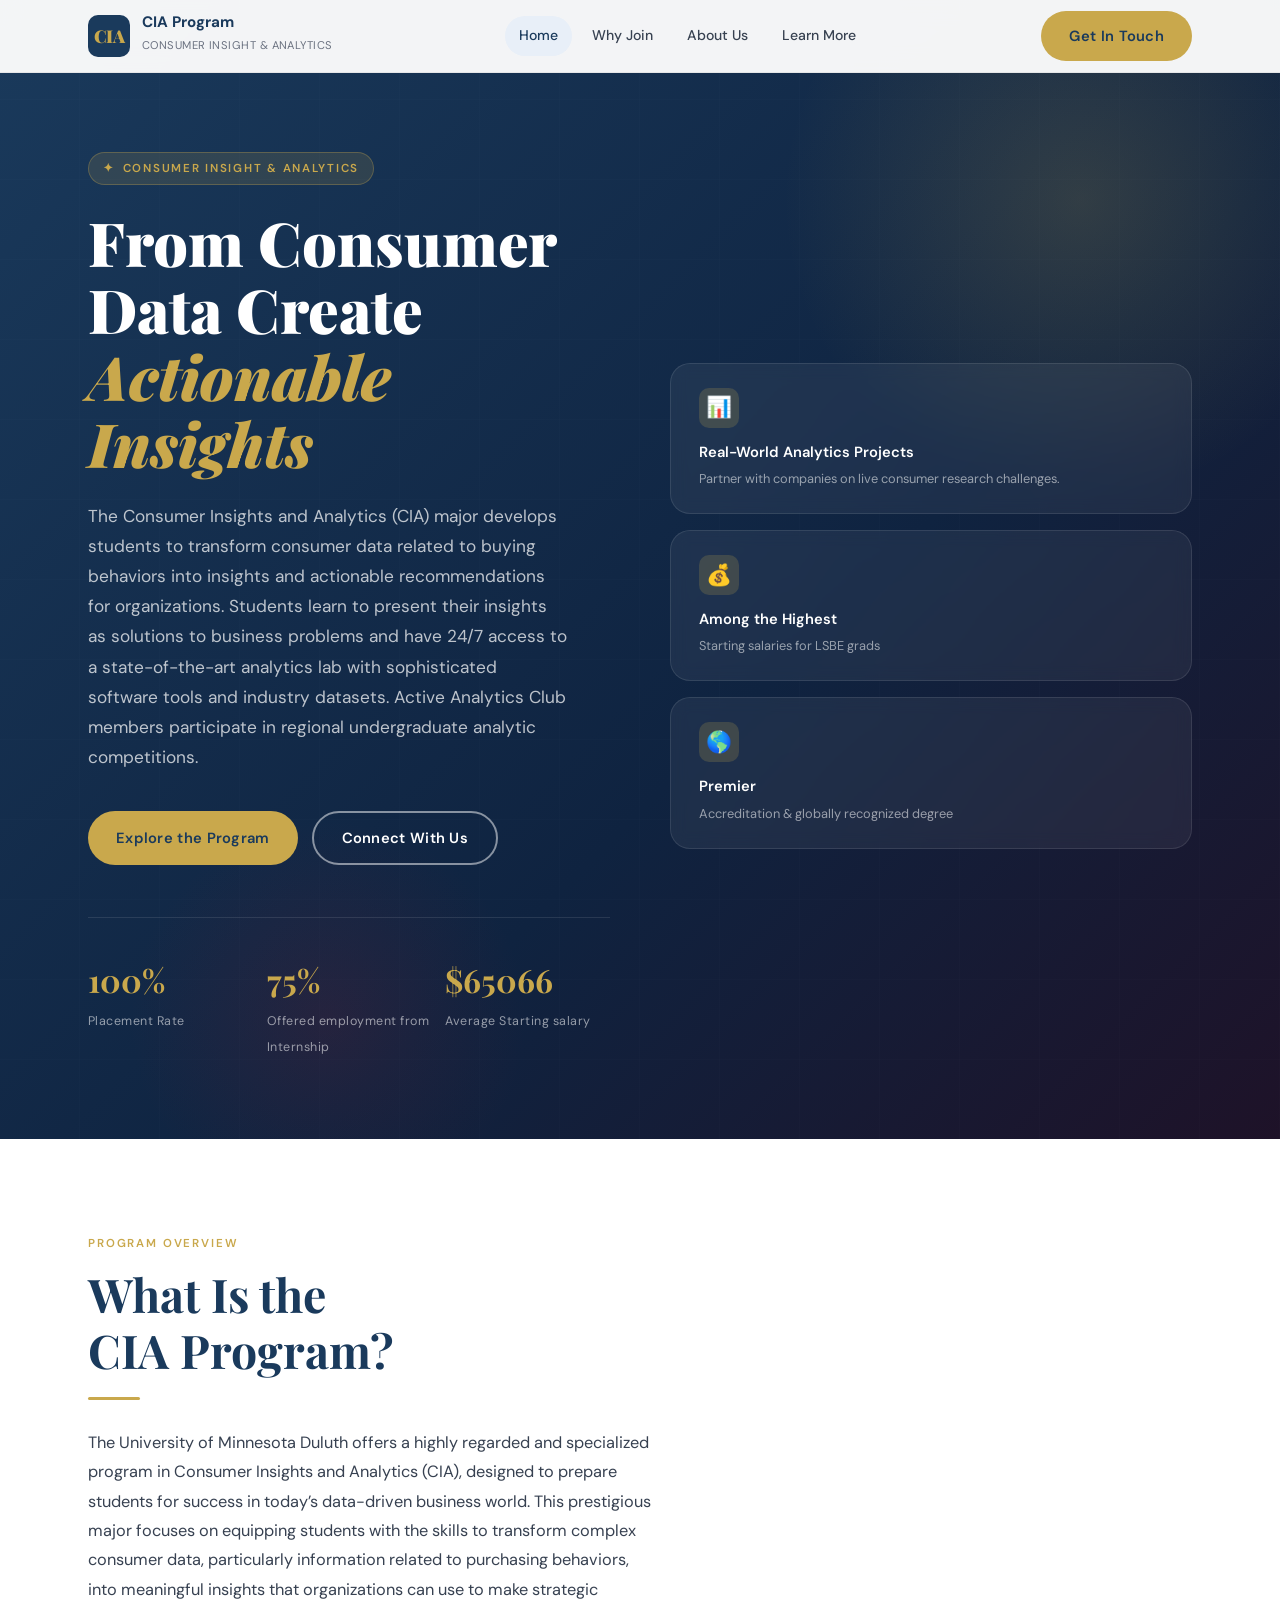
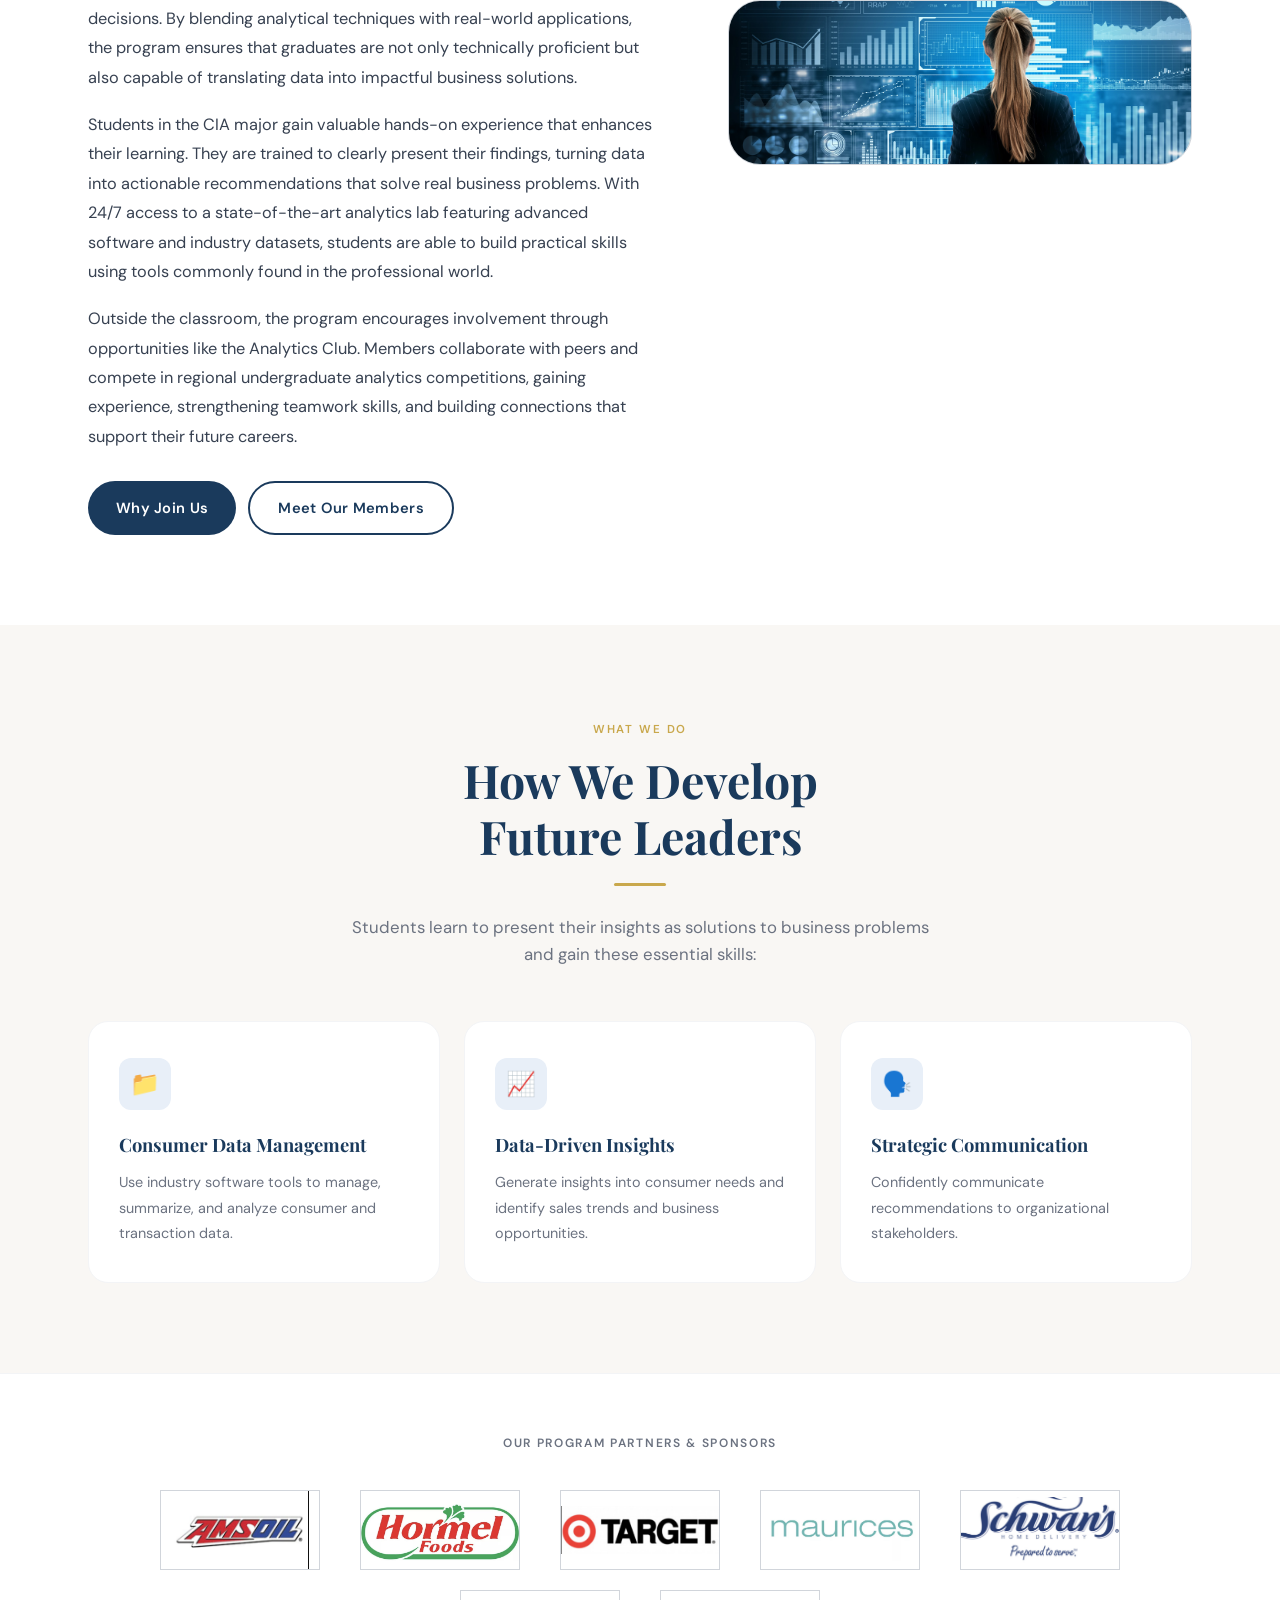
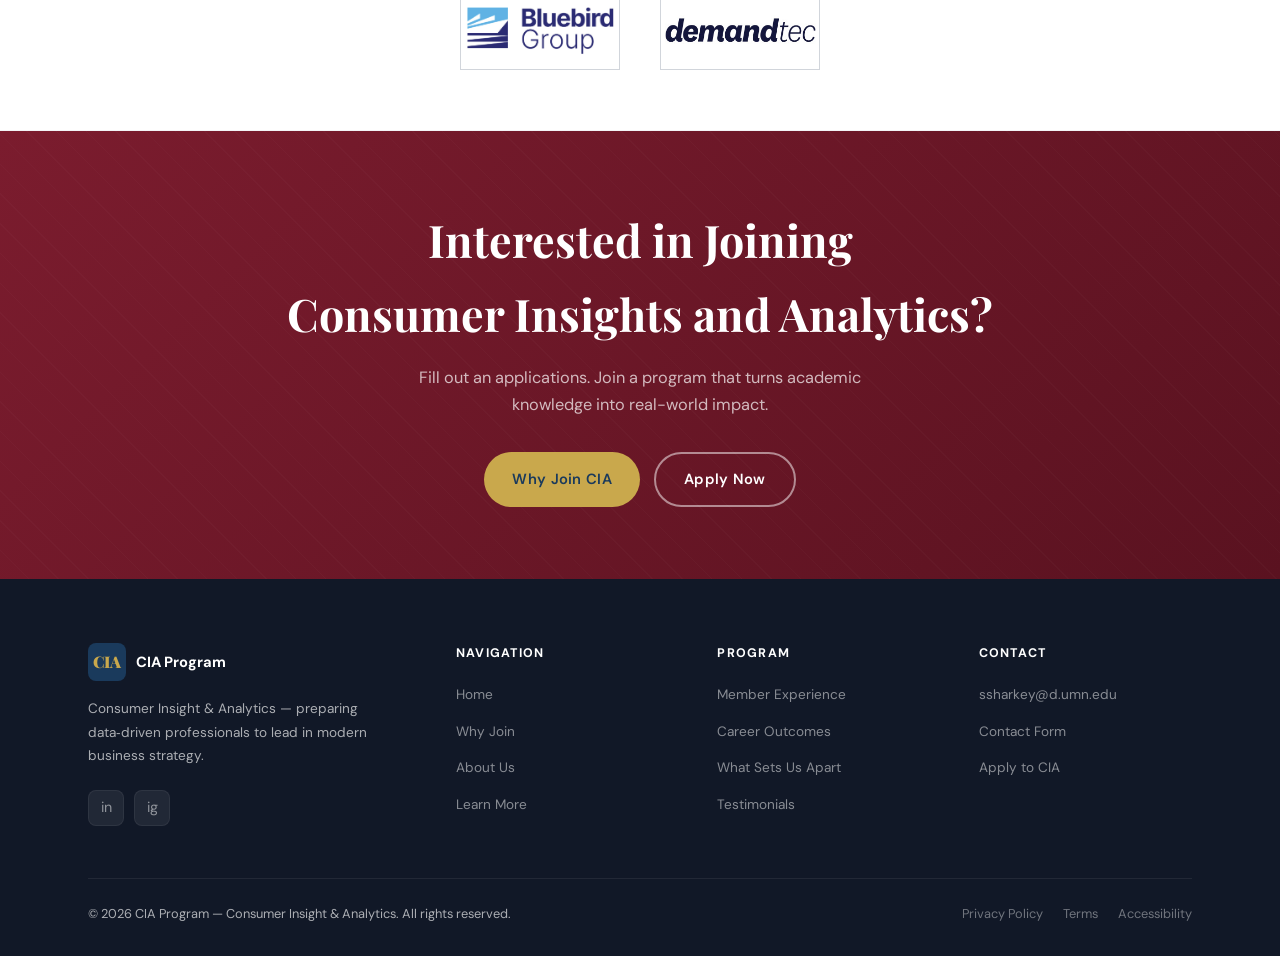
==== commit 33ef1f30: "Update image tag and simplify Maurices link" ====
--- a/CIA website template/index.html
+++ b/CIA website template/index.html
@@ -149,7 +149,7 @@
           </div>
         </div>
 
-        <div class="overview-visual reveal">
+        
           <!-- ✏️ EDIT: Replace with a real <img> tag or keep as a placeholder -->
           <div class="overview-visual">
           <img src="pictures/cia_major-mainphoto.jpg" alt="Program photo" class="overview-photo">
@@ -224,7 +224,7 @@
       </a>
 
       <!-- Example: Maurices -->
-      <a href="https://www.maurices.com/?camp=SEM%7CGOOG%7CMAU%7CCNV%7Ctin_mau_sem_gg_cvr_br_us_core%7Ctin_mau_sem_gg_cvr_br_us_core%7C%7C731255516566%7C13656225599%7C%7C%7C%7C%7C&gclsrc=aw.ds&&camp=SEM%7CACQ%7CGOOG%7CBRAND%7CSITEWIDEtin_mau_sem_gg_cvr_br_us_core%7C%7Cmaurices%7C13656225599%7C731255516566%7C&gad_source=1&gad_campaignid=13656225599&gbraid=0AAAAAD1p5DwjvCb8qOFuecidPfmR851dJ&gclid=CjwKCAjwhe3OBhABEiwA6392zCimxu4JyMoHtMP3OZbcZNh_xdyKzUB8Op50z3c7cgUFv-CEN05xJBoCEgMQAvD_BwE" target="_blank" class="partner-logo" >
+      <a href="https://www.maurices.com" target="_blank" class="partner-logo" >
         <img src="pictures/maurices-logo.jpg" alt="Maurices" >
       </a>
 
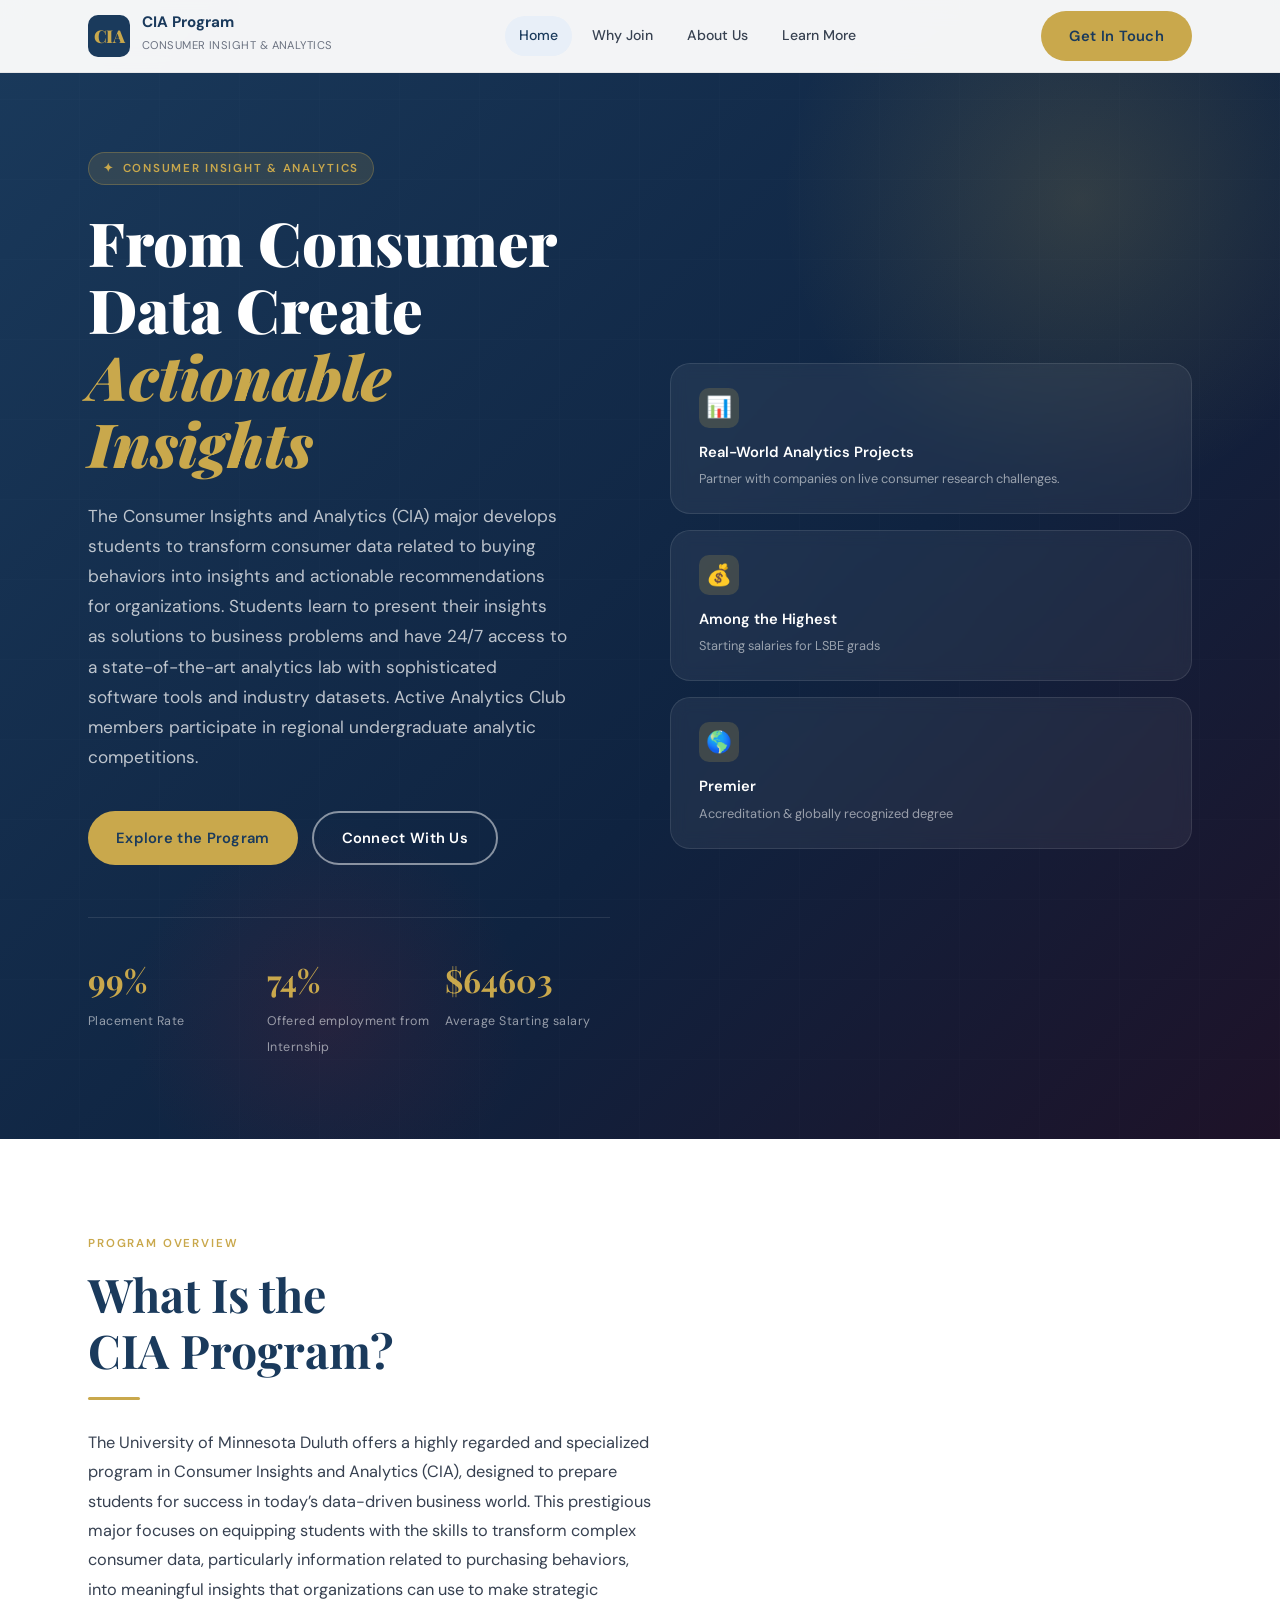
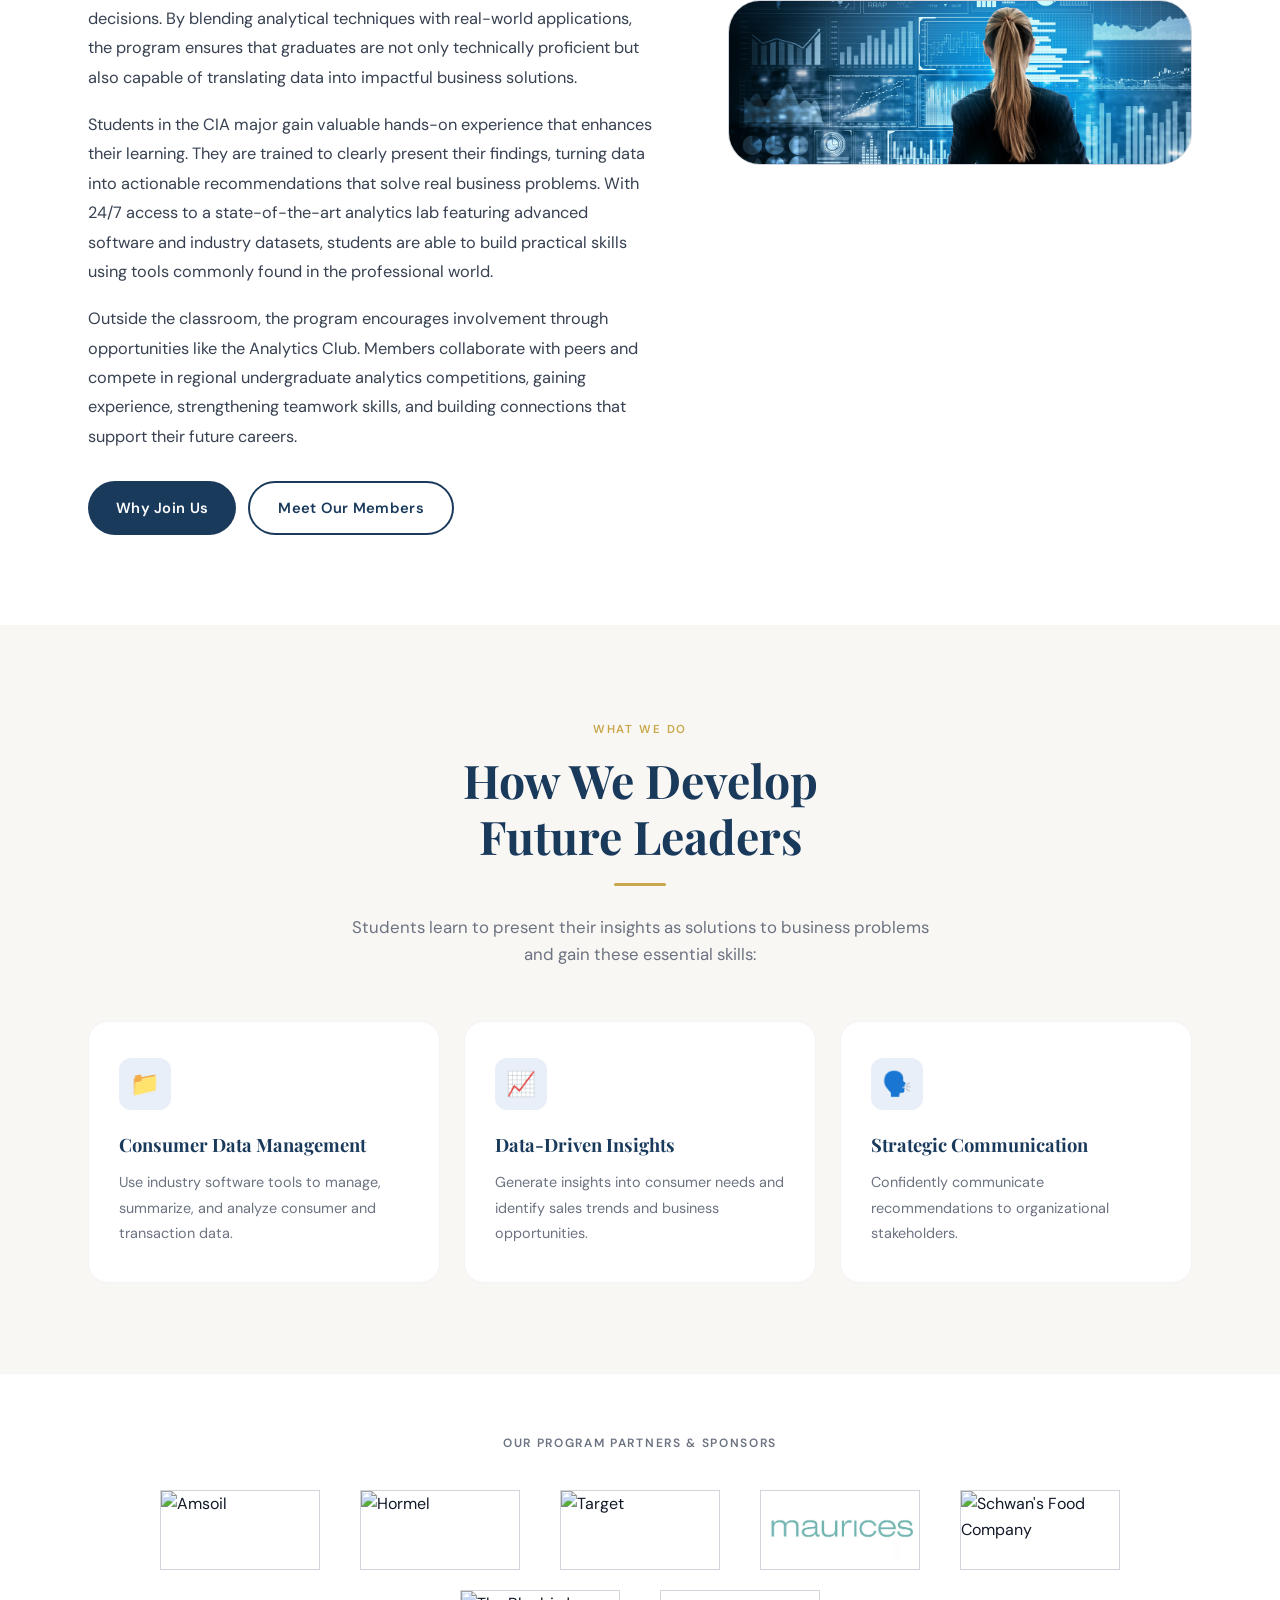
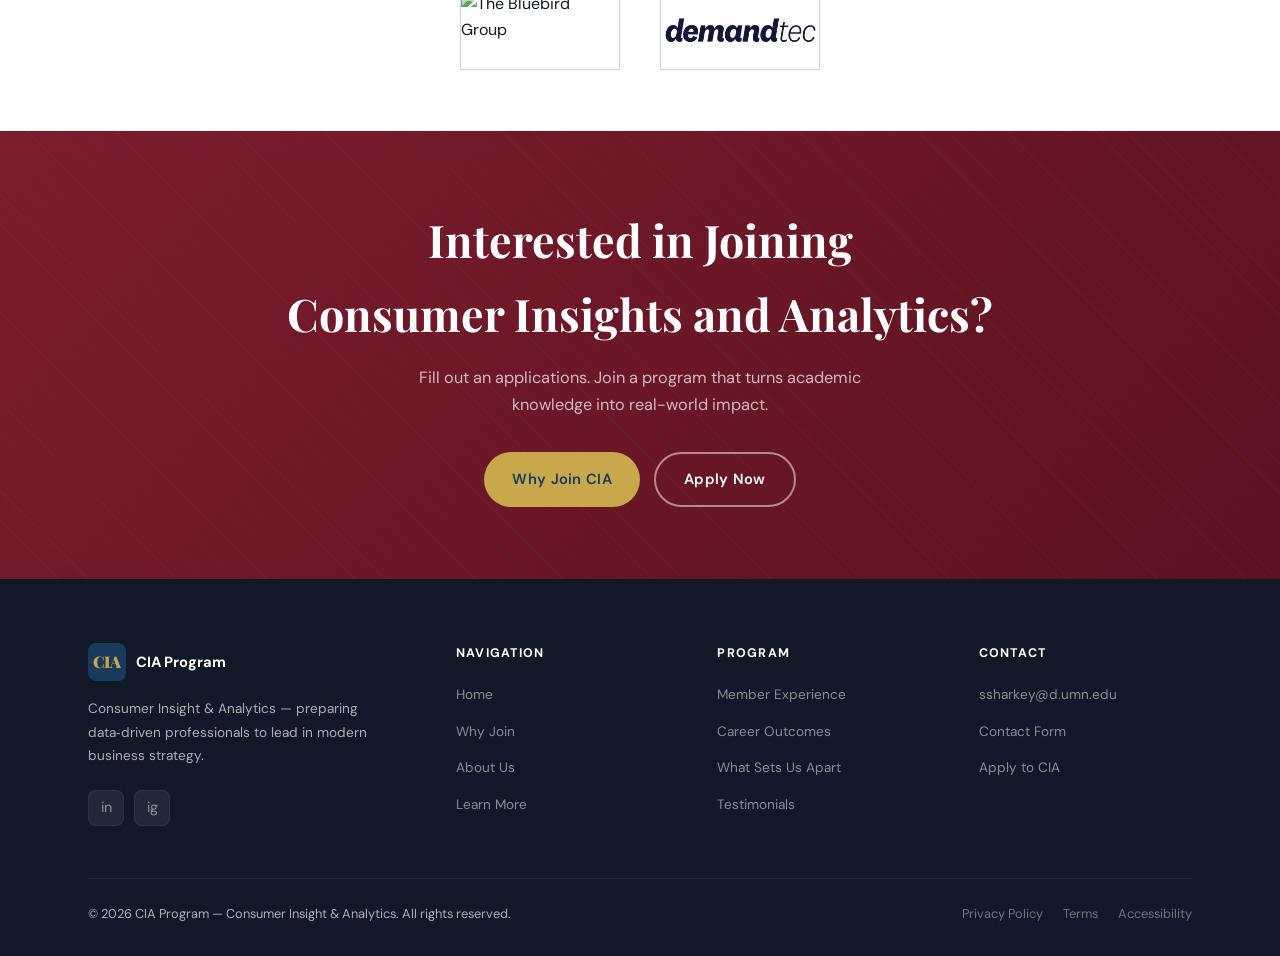
==== commit 512a5472: "Normalize image file names in index.html Updated image file names to lowercase for consistency." ====
--- a/CIA website template/index.html
+++ b/CIA website template/index.html
@@ -149,7 +149,7 @@
           </div>
         </div>
 
-        
+       
           <!-- ✏️ EDIT: Replace with a real <img> tag or keep as a placeholder -->
           <div class="overview-visual">
           <img src="pictures/cia_major-mainphoto.jpg" alt="Program photo" class="overview-photo">
@@ -210,17 +210,17 @@
 
       <!-- Example: Amsoil logo with link -->
       <a href="https://www.amsoil.com/?srsltid=AfmBOooL5M9HdWwQVq8UnveUp3FbT0_DglrZwzE0ST9IAHPXpHMKC9Gk" target="_blank" class="partner-logo">
-        <img src="pictures/Amsoil.jpg" alt="Amsoil" >
+        <img src="pictures/amsoil.jpg" alt="Amsoil" >
       </a>
 
       <!-- Example: Hormel -->
       <a href="https://www.hormelfoods.com" target="_blank" class="partner-logo">
-        <img src="pictures/Hormel-foods-logo.jpg" alt="Hormel">
+        <img src="pictures/hormel-foods-logo.jpg" alt="Hormel">
       </a>
 
       <!-- Example: Target -->
       <a href="https://www.target.com" target="_blank" class="partner-logo" >
-        <img src="pictures/Target-logo.jpg" alt="Target">
+        <img src="pictures/target-logo.jpg" alt="Target">
       </a>
 
       <!-- Example: Maurices -->
@@ -230,12 +230,12 @@
 
       <!-- Example: Schwan's -->
       <a href="https://www.schwanscompany.com" target="_blank" class="partner-logo" >
-        <img src="pictures/Schwans-logo.jpg" alt="Schwan's Food Company" >
+        <img src="pictures/schwans-logo.jpg" alt="Schwan's Food Company" >
       </a>
 
       <!-- Example: The Bluebird Group -->
       <a href="https://thebluebirdgrp.com" target="_blank" class="partner-logo">
-        <img src="pictures/Bluebird-logo.jpg" alt="The Bluebird Group">
+        <img src="pictures/bluebird-logo.jpg" alt="The Bluebird Group">
       </a>
 
       <!-- Example: IBM DemandTec -->
